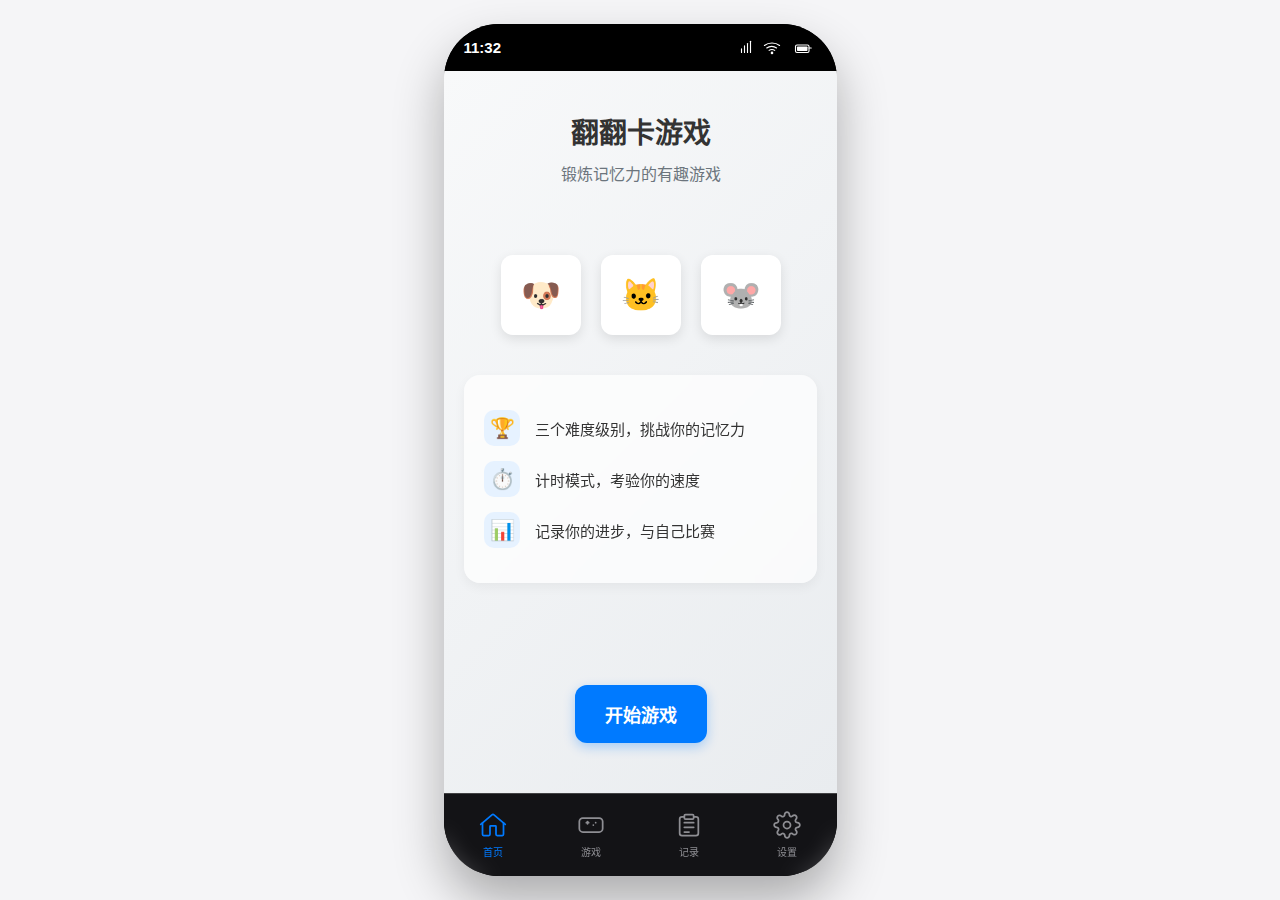
==== index.html @ eab91fcd "Initial commit: Memory card game with space theme" ====
<!DOCTYPE html>
<html lang="zh-CN">
<head>
    <meta charset="UTF-8">
    <meta name="viewport" content="width=device-width, initial-scale=1.0, maximum-scale=1.0, user-scalable=no">
    <title>翻翻卡游戏 - iPhone版</title>
    <link rel="stylesheet" href="css/main.css">
</head>
<body>
    <div class="iphone-container">
        <!-- 顶部状态栏 -->
        <div class="status-bar">
            <div class="status-bar-left">
                <span class="time">10:30</span>
            </div>
            <div class="notch"></div>
            <div class="status-bar-right">
                <span class="signal"></span>
                <span class="wifi"></span>
                <span class="battery"></span>
            </div>
        </div>

        <!-- App内容区域 -->
        <div class="app-content">
            <iframe id="content-frame" src="pages/home.html" frameborder="0"></iframe>
        </div>

        <!-- 底部导航栏 -->
        <div class="tab-bar">
            <div class="tab-item active" data-page="pages/home.html">
                <div class="tab-icon home-icon"></div>
                <div class="tab-label">首页</div>
            </div>
            <div class="tab-item" data-page="pages/game.html">
                <div class="tab-icon game-icon"></div>
                <div class="tab-label">游戏</div>
            </div>
            <div class="tab-item" data-page="pages/records.html">
                <div class="tab-icon records-icon"></div>
                <div class="tab-label">记录</div>
            </div>
            <div class="tab-item" data-page="pages/settings.html">
                <div class="tab-icon settings-icon"></div>
                <div class="tab-label">设置</div>
            </div>
        </div>
    </div>

    <script src="js/main.js"></script>
</body>
</html>
---- css/main.css ----
* {
    margin: 0;
    padding: 0;
    box-sizing: border-box;
    -webkit-tap-highlight-color: transparent;
    -webkit-touch-callout: none;
    user-select: none;
}

body {
    font-family: -apple-system, BlinkMacSystemFont, 'Helvetica Neue', sans-serif;
    background-color: #f5f5f7;
    min-height: 100vh;
    display: flex;
    justify-content: center;
    align-items: center;
    padding: 0;
}

/* iPhone 15 Pro 样式设计 */
.iphone-container {
    width: 393px;
    height: 852px;
    background-color: #000;
    border-radius: 55px;
    position: relative;
    overflow: hidden;
    box-shadow: 0 25px 50px rgba(0,0,0,0.3);
    display: flex;
    flex-direction: column;
}

/* 顶部状态栏 */
.status-bar {
    height: 47px;
    width: 100%;
    padding: 0 20px;
    display: flex;
    justify-content: space-between;
    align-items: center;
    color: white;
    z-index: 100;
    background-color: #000;
    position: relative;
}

.notch {
    position: absolute;
    width: 160px;
    height: 34px;
    background-color: #000;
    border-radius: 0 0 20px 20px;
    top: 0;
    left: 50%;
    transform: translateX(-50%);
    z-index: 101;
}

.status-bar-left {
    flex: 1;
    display: flex;
    justify-content: flex-start;
    align-items: center;
    z-index: 102;
}

.status-bar-right {
    flex: 1;
    display: flex;
    justify-content: flex-end;
    align-items: center;
    gap: 8px;
    z-index: 102;
}

.time {
    font-size: 15px;
    font-weight: 600;
}

.signal, .wifi, .battery {
    width: 18px;
    height: 18px;
    background-size: contain;
    background-repeat: no-repeat;
    background-position: center;
}

.signal {
    background-image: url('../assets/images/signal.svg');
}

.wifi {
    background-image: url('../assets/images/wifi.svg');
}

.battery {
    background-image: url('../assets/images/battery.svg');
    width: 28px;
}

/* App内容区域 */
.app-content {
    flex: 1;
    width: 100%;
    overflow: hidden;
    position: relative;
}

#content-frame {
    width: 100%;
    height: 100%;
    border: none;
    background-color: #fff;
}

/* 底部导航栏 */
.tab-bar {
    height: 83px;
    width: 100%;
    background-color: rgba(24, 24, 27, 0.8);
    backdrop-filter: blur(10px);
    -webkit-backdrop-filter: blur(10px);
    display: flex;
    justify-content: space-around;
    align-items: center;
    border-top: 0.5px solid rgba(255,255,255,0.2);
}

.tab-item {
    display: flex;
    flex-direction: column;
    align-items: center;
    padding: 6px 0;
    width: 25%;
    cursor: pointer;
    color: #8e8e93;
    transition: color 0.3s ease;
}

.tab-item.active {
    color: #007aff;
}

.tab-icon {
    width: 28px;
    height: 28px;
    margin-bottom: 4px;
    background-size: 100%;
    background-repeat: no-repeat;
    background-position: center;
}

.home-icon {
    background-image: url('../assets/images/home-icon.svg');
}

.game-icon {
    background-image: url('../assets/images/game-icon.svg');
}

.records-icon {
    background-image: url('../assets/images/records-icon.svg');
}

.settings-icon {
    background-image: url('../assets/images/settings-icon.svg');
}

.tab-item.active .home-icon {
    background-image: url('../assets/images/home-icon-active.svg');
}

.tab-item.active .game-icon {
    background-image: url('../assets/images/game-icon-active.svg');
}

.tab-item.active .records-icon {
    background-image: url('../assets/images/records-icon-active.svg');
}

.tab-item.active .settings-icon {
    background-image: url('../assets/images/settings-icon-active.svg');
}

.tab-label {
    font-size: 10px;
    margin-top: 1px;
}

/* 适配较小设备 */
@media (max-height: 870px) {
    .iphone-container {
        transform: scale(0.95);
    }
}

@media (max-height: 820px) {
    .iphone-container {
        transform: scale(0.9);
    }
}

@media (max-height: 770px) {
    .iphone-container {
        transform: scale(0.85);
    }
}

/* 适配移动设备 */
@media (max-width: 500px) {
    .iphone-container {
        width: 100%;
        height: 100vh;
        border-radius: 0;
        position: fixed;
        top: 0;
        left: 0;
        transform: none;
    }
}
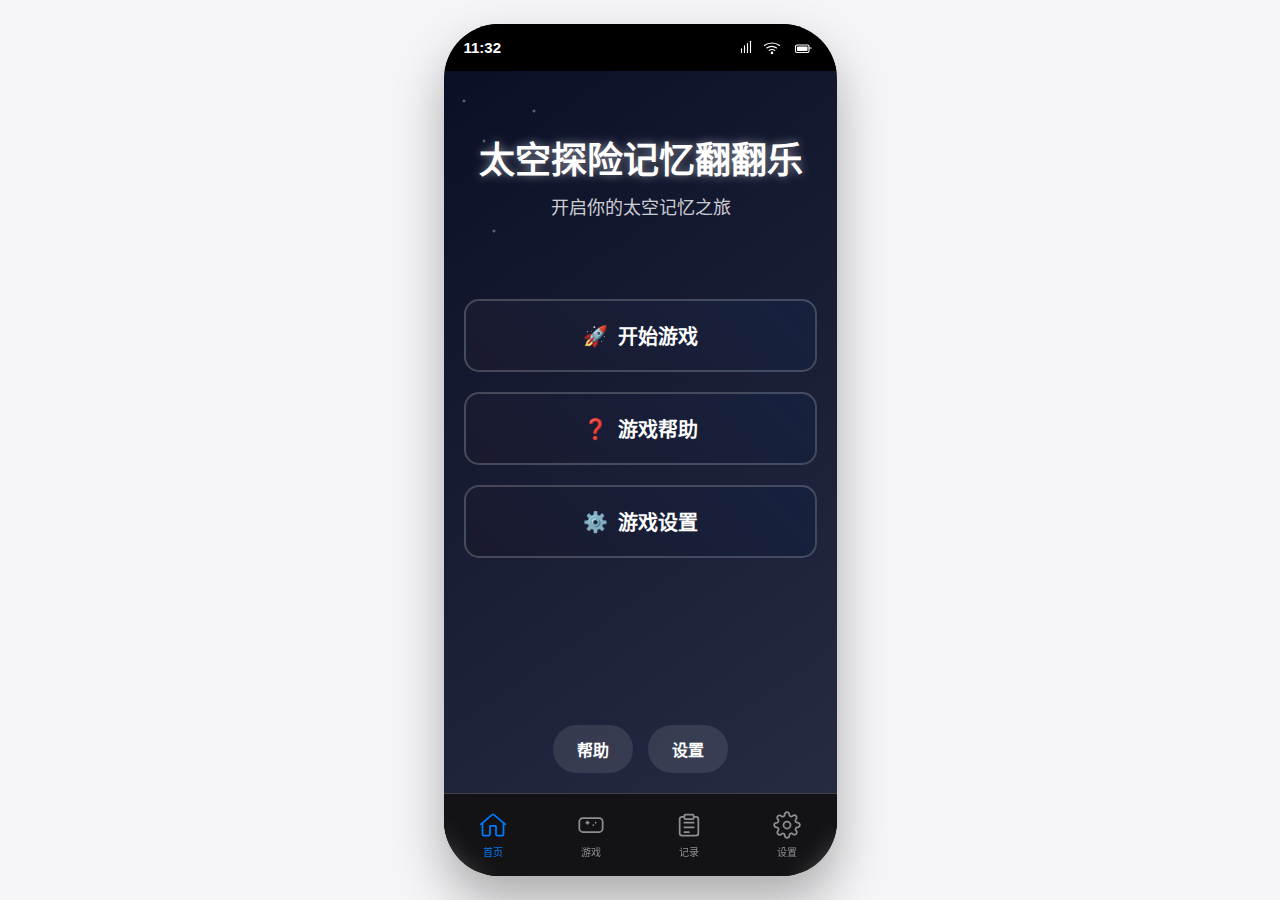
==== commit 90836637: "增加了analytics代码" ====
--- a/index.html
+++ b/index.html
@@ -48,5 +48,11 @@
     </div>
 
     <script src="js/main.js"></script>
+    
+    <!-- Vercel Analytics -->
+    <script>
+      window.va = window.va || function () { (window.vaq = window.vaq || []).push(arguments); };
+    </script>
+    <script defer src="/_vercel/insights/script.js"></script>
 </body>
 </html> 